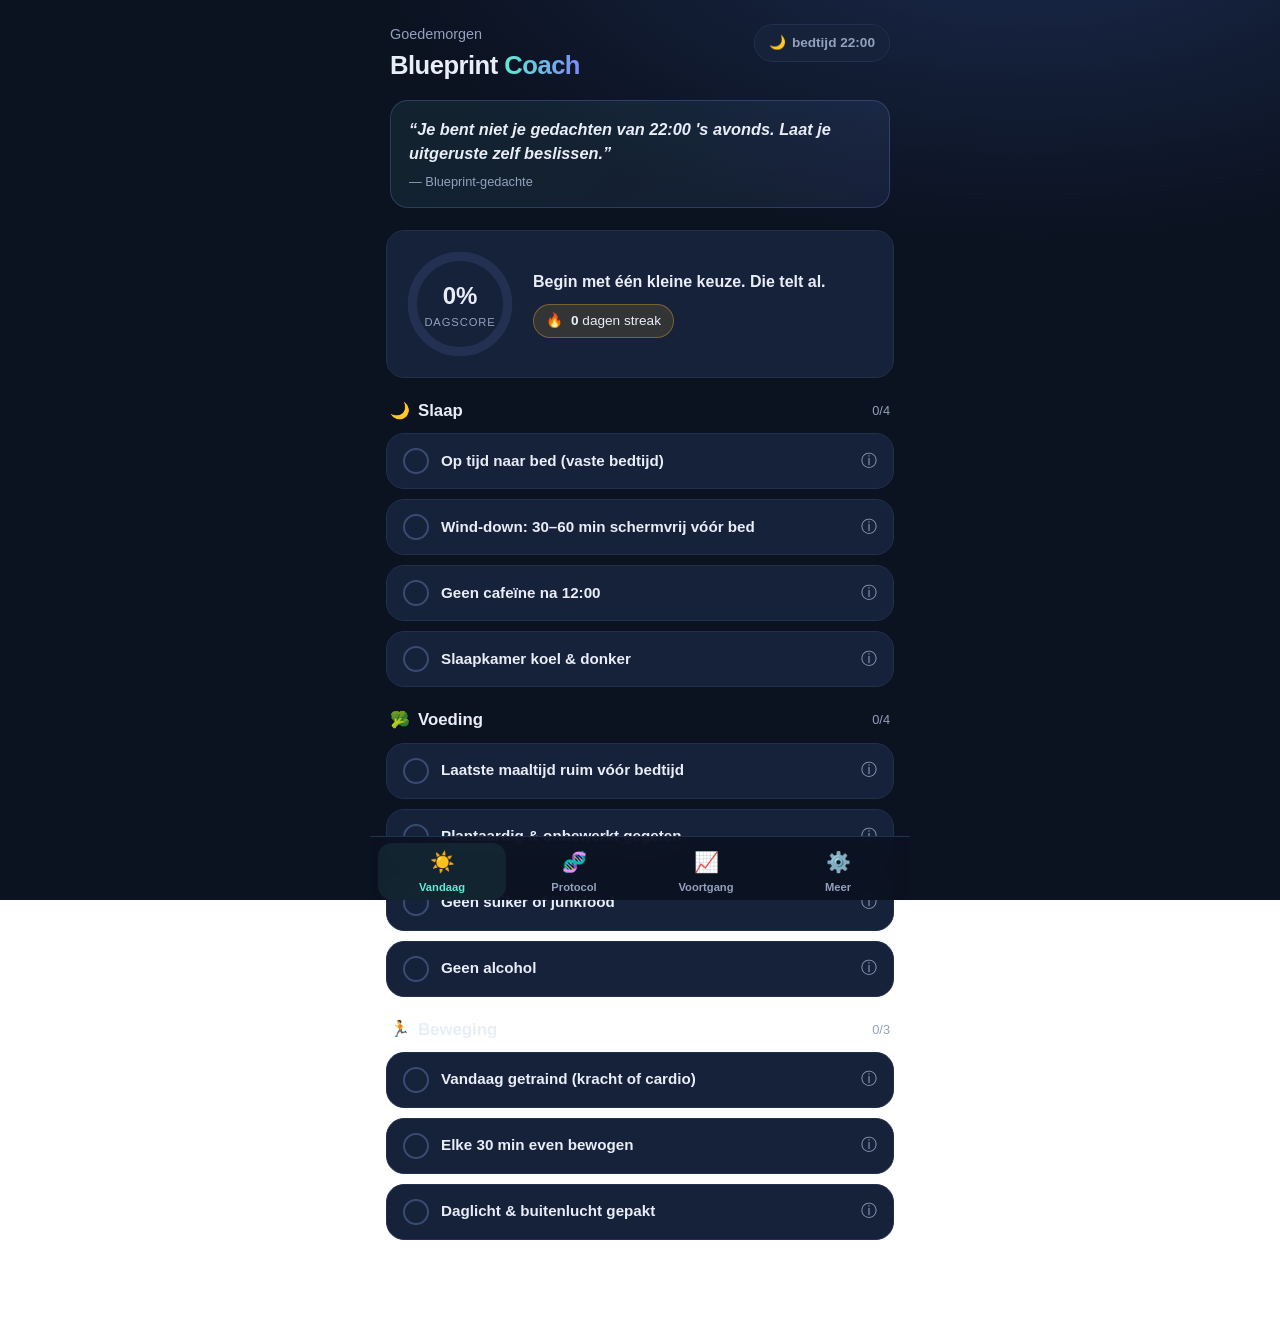
==== index.html @ 7d9315a9 "Add Blueprint Coach: longevity PWA based on Bryan Johnson's protocol Installable, offline-first PWA " ====
<!DOCTYPE html>
<html lang="nl">
<head>
  <meta charset="UTF-8">
  <meta name="viewport" content="width=device-width, initial-scale=1.0, viewport-fit=cover">
  <meta name="description" content="Blueprint Coach — dagelijkse leefstijlcoach gebaseerd op de nieuwste inzichten van Bryan Johnson. Slaap, voeding en beweging.">
  <meta name="theme-color" content="#0b1220">
  <title>Blueprint Coach — Leef langer, elke dag</title>
  <link rel="manifest" href="manifest.webmanifest">
  <link rel="icon" href="icons/icon-192.png">
  <link rel="apple-touch-icon" href="icons/icon-192.png">
  <meta name="apple-mobile-web-app-capable" content="yes">
  <meta name="apple-mobile-web-app-status-bar-style" content="black-translucent">
  <link rel="stylesheet" href="css/style.css">
</head>
<body>
  <div id="app">

    <!-- ===== Kop ===== -->
    <header class="app-header">
      <div class="header-top">
        <div>
          <p class="greeting" id="greeting">Goedemorgen</p>
          <h1 class="app-title">Blueprint <span>Coach</span></h1>
        </div>
        <div class="bedtime-chip" id="bedtime-chip" title="Tijd tot je bedtijd">
          <span class="chip-icon">🌙</span>
          <span id="bedtime-countdown">–</span>
        </div>
      </div>
      <blockquote class="quote-card" id="quote-card">
        <p id="quote-text"></p>
        <cite id="quote-author"></cite>
      </blockquote>
    </header>

    <!-- ===== Tabbladen ===== -->
    <main>
      <!-- Vandaag -->
      <section class="view active" id="view-vandaag">
        <div class="score-panel">
          <div class="score-ring-wrap">
            <svg class="score-ring" viewBox="0 0 120 120" role="img" aria-label="Dagscore">
              <circle class="ring-bg" cx="60" cy="60" r="52"/>
              <circle class="ring-fill" id="ring-fill" cx="60" cy="60" r="52"/>
            </svg>
            <div class="score-center">
              <span class="score-value" id="score-value">0%</span>
              <span class="score-label">dagscore</span>
            </div>
          </div>
          <div class="score-side">
            <p class="score-message" id="score-message">Begin met één kleine keuze.</p>
            <div class="streak-badge" id="streak-badge">
              <span class="flame">🔥</span>
              <span><strong id="streak-count">0</strong> dagen streak</span>
            </div>
          </div>
        </div>

        <div id="habit-groups"></div>
      </section>

      <!-- Protocol -->
      <section class="view" id="view-protocol">
        <h2 class="view-title">Het Protocol</h2>
        <p class="view-intro">De nieuwste inzichten uit Bryan Johnsons Blueprint (2026), vertaald naar haalbare dagelijkse keuzes. Geen extremen nodig — de basis levert het meeste op.</p>
        <div id="protocol-cards"></div>
        <p class="disclaimer">⚕️ Dit is geen medisch advies. Overleg met een arts voordat je supplementen neemt of je leefstijl drastisch wijzigt.</p>
      </section>

      <!-- Voortgang -->
      <section class="view" id="view-voortgang">
        <h2 class="view-title">Voortgang</h2>
        <div class="stats-row">
          <div class="stat-card"><span class="stat-value" id="stat-streak">0</span><span class="stat-label">huidige streak</span></div>
          <div class="stat-card"><span class="stat-value" id="stat-best">0</span><span class="stat-label">beste streak</span></div>
          <div class="stat-card"><span class="stat-value" id="stat-avg">0%</span><span class="stat-label">gem. 7 dagen</span></div>
        </div>
        <h3 class="subsection-title">Laatste 14 dagen</h3>
        <div class="history-chart" id="history-chart"></div>
        <h3 class="subsection-title">Per categorie (7 dagen)</h3>
        <div id="category-bars"></div>
      </section>

      <!-- Instellingen -->
      <section class="view" id="view-instellingen">
        <h2 class="view-title">Instellingen</h2>
        <div class="settings-card">
          <label class="setting-row">
            <span>Je naam</span>
            <input type="text" id="setting-name" placeholder="bijv. Niels" maxlength="30">
          </label>
          <label class="setting-row">
            <span>Bedtijd</span>
            <input type="time" id="setting-bedtime" value="22:00">
          </label>
          <label class="setting-row">
            <span>Einde eetvenster</span>
            <input type="time" id="setting-eatend" value="18:00">
          </label>
          <label class="setting-row toggle-row">
            <span>Bedtijd-herinnering<br><small>Melding 1 uur vóór bedtijd (wind-down)</small></span>
            <input type="checkbox" id="setting-notify">
          </label>
        </div>
        <div class="settings-card">
          <h3 class="subsection-title">Gewoontes aan/uit</h3>
          <div id="habit-toggles"></div>
        </div>
        <button class="danger-btn" id="reset-data">Alle gegevens wissen</button>
        <p class="about-note">Blueprint Coach v1 · Gebaseerd op publiek beschikbare inzichten van Bryan Johnson. Niet gelieerd aan Blueprint.</p>
      </section>
    </main>

    <!-- ===== Navigatie ===== -->
    <nav class="tab-bar">
      <button class="tab active" data-view="vandaag"><span class="tab-icon">☀️</span>Vandaag</button>
      <button class="tab" data-view="protocol"><span class="tab-icon">🧬</span>Protocol</button>
      <button class="tab" data-view="voortgang"><span class="tab-icon">📈</span>Voortgang</button>
      <button class="tab" data-view="instellingen"><span class="tab-icon">⚙️</span>Meer</button>
    </nav>

    <div class="toast" id="toast" role="status"></div>
  </div>

  <script src="js/data.js"></script>
  <script src="js/app.js"></script>
</body>
</html>
---- css/style.css ----
/* ============================================================
   Blueprint Coach — stijl
   Donker, kalm en premium; geïnspireerd op nacht & bioluminescentie.
   ============================================================ */

:root {
  --bg: #0b1220;
  --bg-soft: #111a2e;
  --card: #16213a;
  --card-edge: #22304f;
  --text: #e8edf7;
  --text-dim: #93a1bd;
  --accent: #5eead4;       /* teal */
  --accent-2: #7c8cf8;     /* indigo */
  --good: #4ade80;
  --warn: #fbbf24;
  --danger: #f87171;
  --radius: 18px;
  --tab-h: 64px;
}

* { box-sizing: border-box; margin: 0; padding: 0; }

html { -webkit-text-size-adjust: 100%; }

body {
  font-family: -apple-system, BlinkMacSystemFont, "Segoe UI", Roboto, "Helvetica Neue", sans-serif;
  background: radial-gradient(1200px 600px at 80% -10%, #1b2a4d 0%, var(--bg) 55%) fixed;
  color: var(--text);
  min-height: 100dvh;
  line-height: 1.5;
}

#app {
  max-width: 540px;
  margin: 0 auto;
  padding: 16px 16px calc(var(--tab-h) + 24px + env(safe-area-inset-bottom, 0px));
}

/* ===== Kop ===== */
.app-header { padding: 8px 4px 4px; }
.header-top { display: flex; justify-content: space-between; align-items: flex-start; }
.greeting { color: var(--text-dim); font-size: 0.9rem; }
.app-title { font-size: 1.6rem; font-weight: 800; letter-spacing: -0.02em; }
.app-title span {
  background: linear-gradient(90deg, var(--accent), var(--accent-2));
  -webkit-background-clip: text; background-clip: text; color: transparent;
}

.bedtime-chip {
  display: flex; align-items: center; gap: 6px;
  background: var(--card); border: 1px solid var(--card-edge);
  border-radius: 999px; padding: 8px 14px;
  font-size: 0.85rem; font-weight: 600; color: var(--text-dim);
  white-space: nowrap;
}
.bedtime-chip.soon { color: var(--warn); border-color: var(--warn); }

.quote-card {
  margin-top: 16px; padding: 16px 18px;
  background: linear-gradient(135deg, rgba(94,234,212,0.08), rgba(124,140,248,0.10));
  border: 1px solid rgba(124,140,248,0.25);
  border-radius: var(--radius);
}
.quote-card p { font-size: 1.02rem; font-weight: 600; font-style: italic; }
.quote-card cite { display: block; margin-top: 6px; font-size: 0.8rem; color: var(--text-dim); font-style: normal; }

/* ===== Dagscore ===== */
.score-panel {
  display: flex; align-items: center; gap: 18px;
  margin: 18px 0 10px; padding: 18px;
  background: var(--card); border: 1px solid var(--card-edge); border-radius: var(--radius);
}
.score-ring-wrap { position: relative; width: 110px; height: 110px; flex-shrink: 0; }
.score-ring { width: 100%; height: 100%; transform: rotate(-90deg); }
.ring-bg, .ring-fill { fill: none; stroke-width: 10; stroke-linecap: round; }
.ring-bg { stroke: #233052; }
.ring-fill {
  stroke: url(#ringGradient), var(--accent);
  stroke: var(--accent);
  stroke-dasharray: 326.7; /* 2πr, r=52 */
  stroke-dashoffset: 326.7;
  transition: stroke-dashoffset 0.6s cubic-bezier(.22,1,.36,1), stroke 0.4s;
}
.score-center {
  position: absolute; inset: 0;
  display: flex; flex-direction: column; align-items: center; justify-content: center;
}
.score-value { font-size: 1.5rem; font-weight: 800; }
.score-label { font-size: 0.7rem; color: var(--text-dim); text-transform: uppercase; letter-spacing: 0.08em; }
.score-side { flex: 1; }
.score-message { font-weight: 600; margin-bottom: 10px; }
.streak-badge {
  display: inline-flex; align-items: center; gap: 8px;
  background: rgba(251,191,36,0.12); border: 1px solid rgba(251,191,36,0.35);
  padding: 6px 12px; border-radius: 999px; font-size: 0.85rem;
}

/* ===== Gewoontegroepen ===== */
.habit-group { margin-top: 20px; }
.group-header {
  display: flex; align-items: center; gap: 8px; margin-bottom: 10px; padding: 0 4px;
}
.group-header h2 { font-size: 1.05rem; font-weight: 700; }
.group-progress { margin-left: auto; font-size: 0.8rem; color: var(--text-dim); font-variant-numeric: tabular-nums; }

.habit {
  background: var(--card); border: 1px solid var(--card-edge);
  border-radius: var(--radius); margin-bottom: 10px; overflow: hidden;
  transition: border-color 0.25s, background 0.25s;
}
.habit.done { border-color: rgba(94,234,212,0.45); background: linear-gradient(135deg, rgba(94,234,212,0.07), var(--card)); }

.habit-main {
  display: flex; align-items: center; gap: 12px;
  width: 100%; padding: 14px 16px;
  background: none; border: none; color: inherit; font: inherit;
  text-align: left; cursor: pointer; -webkit-tap-highlight-color: transparent;
}
.habit-check {
  width: 26px; height: 26px; flex-shrink: 0;
  border: 2px solid #3a4b73; border-radius: 50%;
  display: flex; align-items: center; justify-content: center;
  font-size: 0.85rem; color: transparent;
  transition: all 0.2s;
}
.habit.done .habit-check { background: var(--accent); border-color: var(--accent); color: #06281f; }
.habit-title { flex: 1; font-weight: 600; font-size: 0.95rem; }
.habit.done .habit-title { color: var(--text-dim); text-decoration: line-through; text-decoration-color: rgba(94,234,212,0.5); }
.habit-info {
  background: none; border: none; color: var(--text-dim);
  font-size: 1rem; cursor: pointer; padding: 14px 16px 14px 4px;
}
.habit-why {
  display: none; padding: 0 16px 14px 54px;
  color: var(--text-dim); font-size: 0.86rem;
}
.habit.open .habit-why { display: block; }

/* ===== Protocol ===== */
.view-title { font-size: 1.4rem; font-weight: 800; margin: 14px 4px 6px; }
.view-intro { color: var(--text-dim); font-size: 0.92rem; margin: 0 4px 16px; }
.protocol-card {
  background: var(--card); border: 1px solid var(--card-edge);
  border-radius: var(--radius); padding: 18px; margin-bottom: 14px;
  border-left: 4px solid var(--accent);
}
.protocol-card h3 { font-size: 1.05rem; margin-bottom: 10px; }
.protocol-card ul { padding-left: 20px; }
.protocol-card li { font-size: 0.9rem; color: var(--text-dim); margin-bottom: 8px; }
.protocol-card li::marker { color: var(--accent); }
.disclaimer { font-size: 0.78rem; color: var(--text-dim); margin: 8px 4px 0; }

/* ===== Voortgang ===== */
.stats-row { display: grid; grid-template-columns: repeat(3, 1fr); gap: 10px; margin-bottom: 20px; }
.stat-card {
  background: var(--card); border: 1px solid var(--card-edge); border-radius: var(--radius);
  padding: 14px 8px; text-align: center; display: flex; flex-direction: column; gap: 2px;
}
.stat-value { font-size: 1.4rem; font-weight: 800; color: var(--accent); }
.stat-label { font-size: 0.72rem; color: var(--text-dim); }

.subsection-title { font-size: 0.95rem; font-weight: 700; margin: 18px 4px 10px; }

.history-chart {
  display: flex; align-items: flex-end; gap: 5px;
  height: 130px; padding: 14px;
  background: var(--card); border: 1px solid var(--card-edge); border-radius: var(--radius);
}
.history-bar-wrap { flex: 1; display: flex; flex-direction: column; align-items: center; gap: 6px; height: 100%; }
.history-bar-track { flex: 1; width: 100%; max-width: 22px; display: flex; align-items: flex-end; }
.history-bar {
  width: 100%; border-radius: 6px 6px 3px 3px; min-height: 3px;
  background: linear-gradient(180deg, var(--accent), var(--accent-2));
  opacity: 0.9; transition: height 0.5s cubic-bezier(.22,1,.36,1);
}
.history-bar.empty { background: #233052; }
.history-day { font-size: 0.62rem; color: var(--text-dim); }

.cat-bar-row { margin-bottom: 14px; }
.cat-bar-label { display: flex; justify-content: space-between; font-size: 0.85rem; margin-bottom: 6px; }
.cat-bar-label span:last-child { color: var(--text-dim); font-variant-numeric: tabular-nums; }
.cat-bar-track { height: 10px; background: #233052; border-radius: 999px; overflow: hidden; }
.cat-bar-fill { height: 100%; border-radius: 999px; transition: width 0.5s cubic-bezier(.22,1,.36,1); }

/* ===== Instellingen ===== */
.settings-card {
  background: var(--card); border: 1px solid var(--card-edge);
  border-radius: var(--radius); padding: 6px 16px; margin-bottom: 16px;
}
.setting-row {
  display: flex; align-items: center; justify-content: space-between; gap: 12px;
  padding: 14px 0; border-bottom: 1px solid var(--card-edge); font-size: 0.95rem;
}
.setting-row:last-child { border-bottom: none; }
.setting-row small { color: var(--text-dim); }
.setting-row input[type="text"], .setting-row input[type="time"] {
  background: var(--bg-soft); border: 1px solid var(--card-edge); border-radius: 10px;
  color: var(--text); padding: 8px 12px; font: inherit; font-size: 0.9rem;
  max-width: 150px; text-align: right;
}
.setting-row input[type="checkbox"] {
  appearance: none; width: 48px; height: 28px; flex-shrink: 0;
  background: #233052; border-radius: 999px; position: relative;
  cursor: pointer; transition: background 0.2s;
}
.setting-row input[type="checkbox"]::after {
  content: ""; position: absolute; top: 3px; left: 3px;
  width: 22px; height: 22px; border-radius: 50%; background: #93a1bd;
  transition: transform 0.2s, background 0.2s;
}
.setting-row input[type="checkbox"]:checked { background: rgba(94,234,212,0.35); }
.setting-row input[type="checkbox"]:checked::after { transform: translateX(20px); background: var(--accent); }

.danger-btn {
  width: 100%; padding: 14px;
  background: rgba(248,113,113,0.1); border: 1px solid rgba(248,113,113,0.4);
  color: var(--danger); border-radius: var(--radius);
  font: inherit; font-weight: 600; cursor: pointer;
}
.about-note { font-size: 0.75rem; color: var(--text-dim); text-align: center; margin-top: 16px; }

/* ===== Tabbladen ===== */
.view { display: none; animation: fadeUp 0.25s ease; }
.view.active { display: block; }
@keyframes fadeUp { from { opacity: 0; transform: translateY(8px); } to { opacity: 1; transform: none; } }

.tab-bar {
  position: fixed; bottom: 0; left: 0; right: 0;
  display: flex; justify-content: center; gap: 4px;
  max-width: 540px; margin: 0 auto;
  height: calc(var(--tab-h) + env(safe-area-inset-bottom, 0px));
  padding: 6px 8px env(safe-area-inset-bottom, 0px);
  background: rgba(11,18,32,0.92);
  backdrop-filter: blur(14px); -webkit-backdrop-filter: blur(14px);
  border-top: 1px solid var(--card-edge);
}
.tab {
  flex: 1; display: flex; flex-direction: column; align-items: center; justify-content: center; gap: 2px;
  background: none; border: none; border-radius: 14px;
  color: var(--text-dim); font: inherit; font-size: 0.7rem; font-weight: 600;
  cursor: pointer; -webkit-tap-highlight-color: transparent;
}
.tab-icon { font-size: 1.25rem; }
.tab.active { color: var(--accent); background: rgba(94,234,212,0.08); }

/* ===== Toast ===== */
.toast {
  position: fixed; left: 50%; bottom: calc(var(--tab-h) + 20px);
  transform: translateX(-50%) translateY(20px);
  background: var(--card); border: 1px solid var(--accent);
  color: var(--text); padding: 12px 20px; border-radius: 999px;
  font-size: 0.9rem; font-weight: 600;
  opacity: 0; pointer-events: none; transition: all 0.3s;
  max-width: 90vw; text-align: center;
}
.toast.show { opacity: 1; transform: translateX(-50%) translateY(0); }

/* ===== Confetti bij 100% ===== */
.confetti {
  position: fixed; top: -12px; pointer-events: none; z-index: 99;
  width: 9px; height: 14px; border-radius: 2px;
  animation: confettiFall linear forwards;
}
@keyframes confettiFall {
  to { transform: translateY(110vh) rotate(720deg); opacity: 0.6; }
}
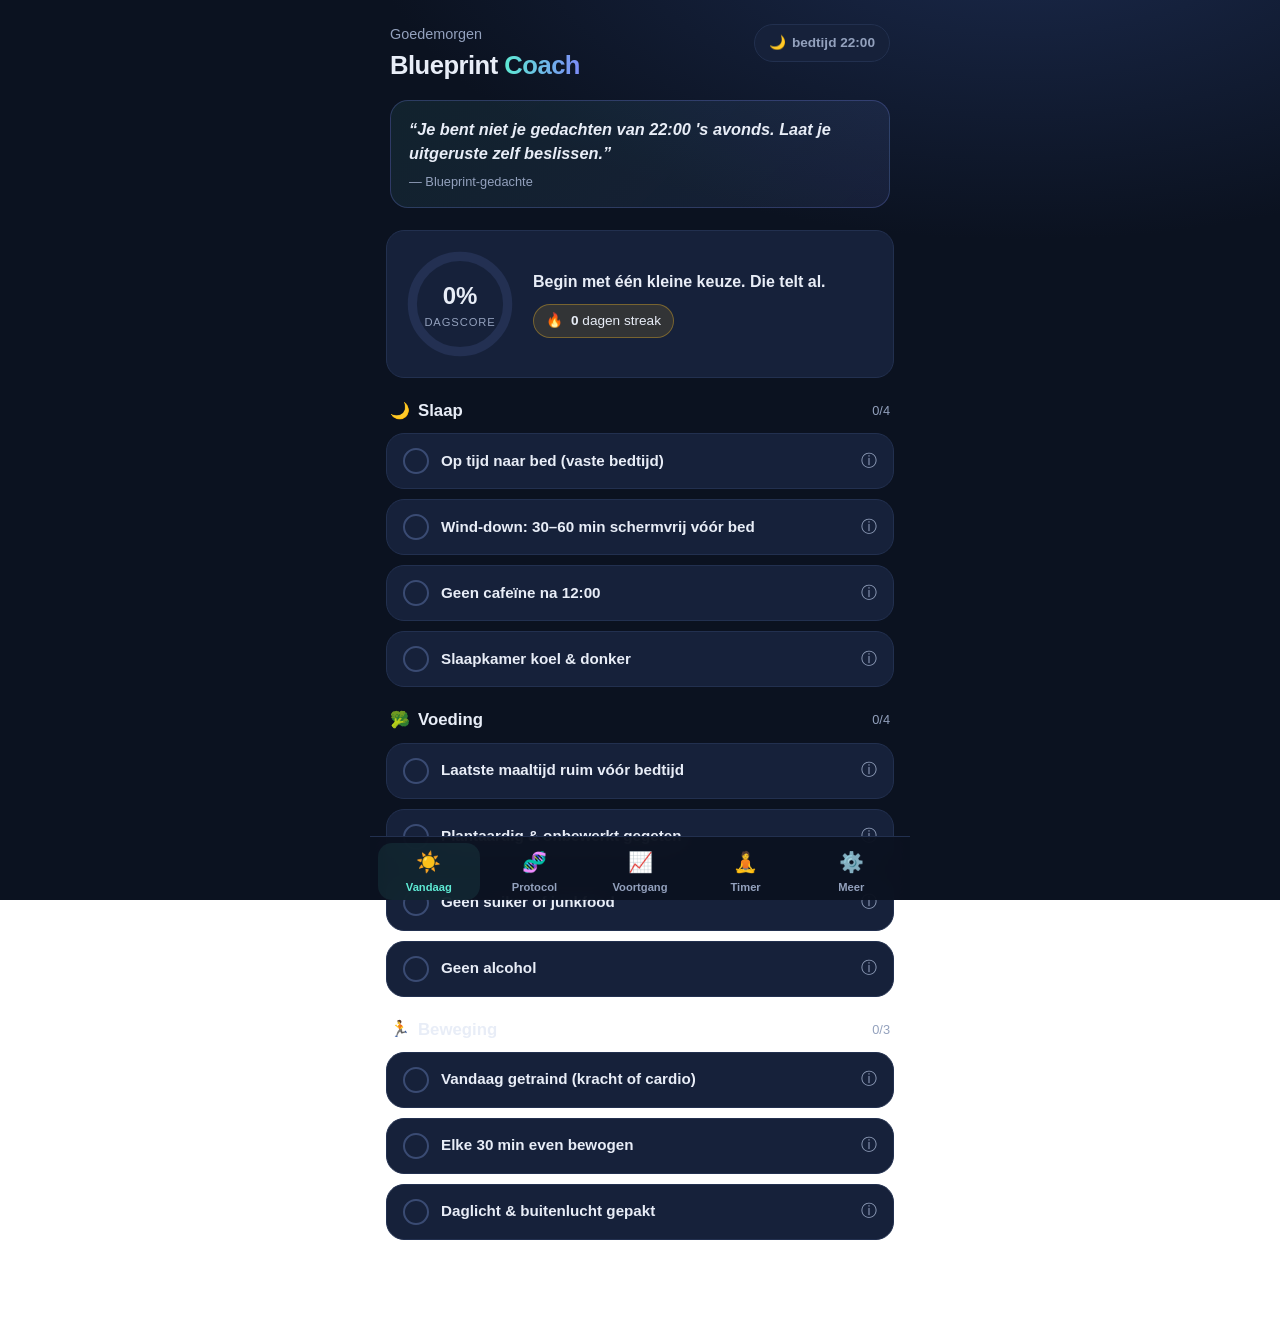
==== commit 11e2bde4: "Voeg Klank Timer toe: meditatietimer met klankschalen en tracker - Nieuwe pagina meditatie.html in d" ====
--- a/index.html
+++ b/index.html
@@ -118,6 +118,7 @@
       <button class="tab active" data-view="vandaag"><span class="tab-icon">☀️</span>Vandaag</button>
       <button class="tab" data-view="protocol"><span class="tab-icon">🧬</span>Protocol</button>
       <button class="tab" data-view="voortgang"><span class="tab-icon">📈</span>Voortgang</button>
+      <a class="tab" href="meditatie.html"><span class="tab-icon">🧘</span>Timer</a>
       <button class="tab" data-view="instellingen"><span class="tab-icon">⚙️</span>Meer</button>
     </nav>
 
--- a/css/style.css
+++ b/css/style.css
@@ -243,6 +243,7 @@
 }
 .tab-icon { font-size: 1.25rem; }
 .tab.active { color: var(--accent); background: rgba(94,234,212,0.08); }
+a.tab { text-decoration: none; }
 
 /* ===== Toast ===== */
 .toast {
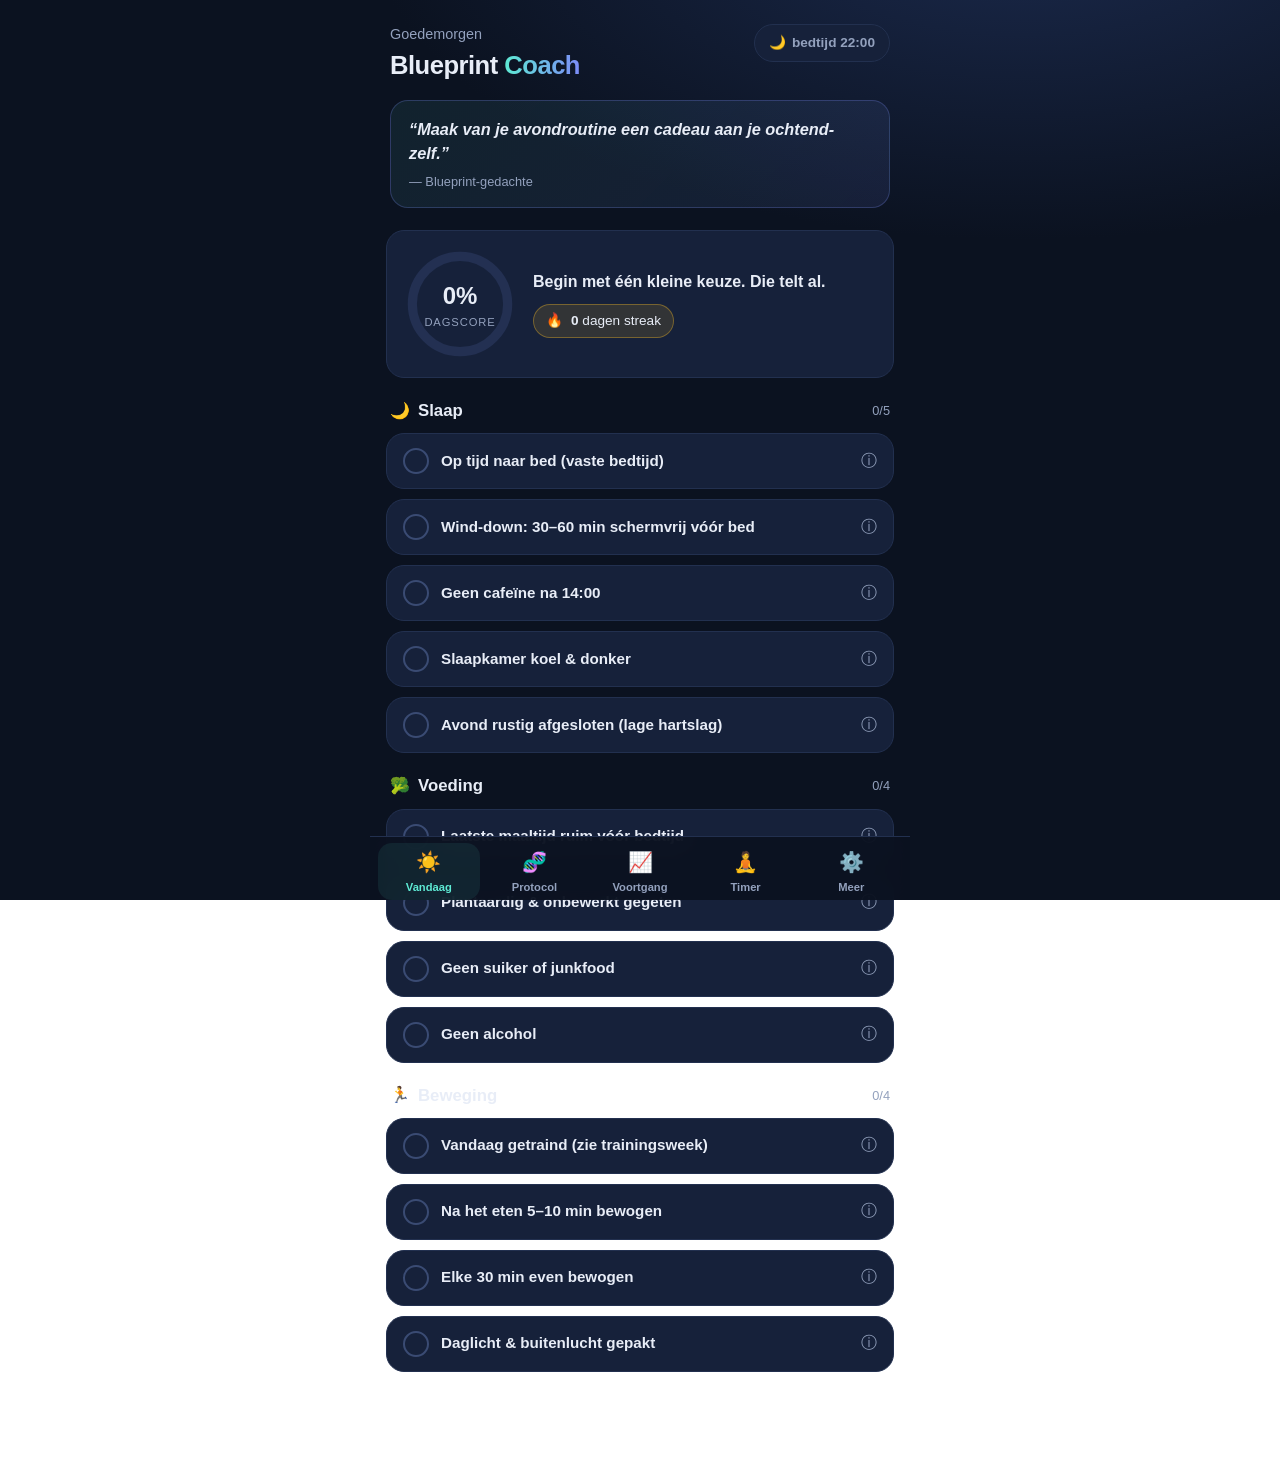
==== commit c25a25cd: "Actualiseer Coach met nieuwste Blueprint-data: recepten en trainingsweek - Protocol-tab: nieuwe sect" ====
--- a/index.html
+++ b/index.html
@@ -66,6 +66,16 @@
         <h2 class="view-title">Het Protocol</h2>
         <p class="view-intro">De nieuwste inzichten uit Bryan Johnsons Blueprint (2026), vertaald naar haalbare dagelijkse keuzes. Geen extremen nodig — de basis levert het meeste op.</p>
         <div id="protocol-cards"></div>
+
+        <h3 class="subsection-title section-gap">🍽️ Een dag eten als Bryan</h3>
+        <p class="view-intro">Zijn drie vaste maaltijden met de officiële receptuur, vertaald naar gewone ingrediënten. Alles binnen het eetvenster, klaar rond 12:00. Tik op een gerecht voor het recept.</p>
+        <div id="meal-cards"></div>
+
+        <h3 class="subsection-title section-gap">🏋️ De Blueprint-trainingsweek</h3>
+        <p class="view-intro">Bryans officiële weekschema voor thuis — ±6 uur per week over de vijf pijlers, geen sportschool nodig. Tik op een dag voor de oefeningen.</p>
+        <div id="training-cards"></div>
+        <div class="protocol-card training-tips" id="training-tips"></div>
+
         <p class="disclaimer">⚕️ Dit is geen medisch advies. Overleg met een arts voordat je supplementen neemt of je leefstijl drastisch wijzigt.</p>
       </section>
 
--- a/css/style.css
+++ b/css/style.css
@@ -151,6 +151,32 @@
 .protocol-card li::marker { color: var(--accent); }
 .disclaimer { font-size: 0.78rem; color: var(--text-dim); margin: 8px 4px 0; }
 
+/* uitklapbare recept- en trainingskaarten */
+.section-gap { margin-top: 28px; }
+.fold-card {
+  background: var(--card); border: 1px solid var(--card-edge);
+  border-radius: var(--radius); margin-bottom: 10px; overflow: hidden;
+}
+.fold-card summary {
+  list-style: none; cursor: pointer; -webkit-tap-highlight-color: transparent;
+  display: flex; align-items: center; gap: 12px; padding: 14px 16px;
+}
+.fold-card summary::-webkit-details-marker { display: none; }
+.fold-card summary::after {
+  content: "▾"; margin-left: auto; color: var(--text-dim);
+  transition: transform 0.2s; flex-shrink: 0;
+}
+.fold-card[open] summary::after { transform: rotate(180deg); }
+.fold-icon { font-size: 1.3rem; }
+.fold-title { font-weight: 600; font-size: 0.93rem; }
+.fold-tag { display: block; font-weight: 400; font-size: 0.76rem; color: var(--text-dim); }
+.fold-body { padding: 0 16px 14px; color: var(--text-dim); font-size: 0.88rem; }
+.fold-body ul { padding-left: 18px; margin-top: 8px; }
+.fold-body li { margin-bottom: 5px; }
+.fold-body li::marker { color: var(--accent); }
+.fold-prep { margin-top: 10px; font-style: italic; }
+.training-tips { margin-top: 14px; border-left-color: #f472b6; }
+
 /* ===== Voortgang ===== */
 .stats-row { display: grid; grid-template-columns: repeat(3, 1fr); gap: 10px; margin-bottom: 20px; }
 .stat-card {
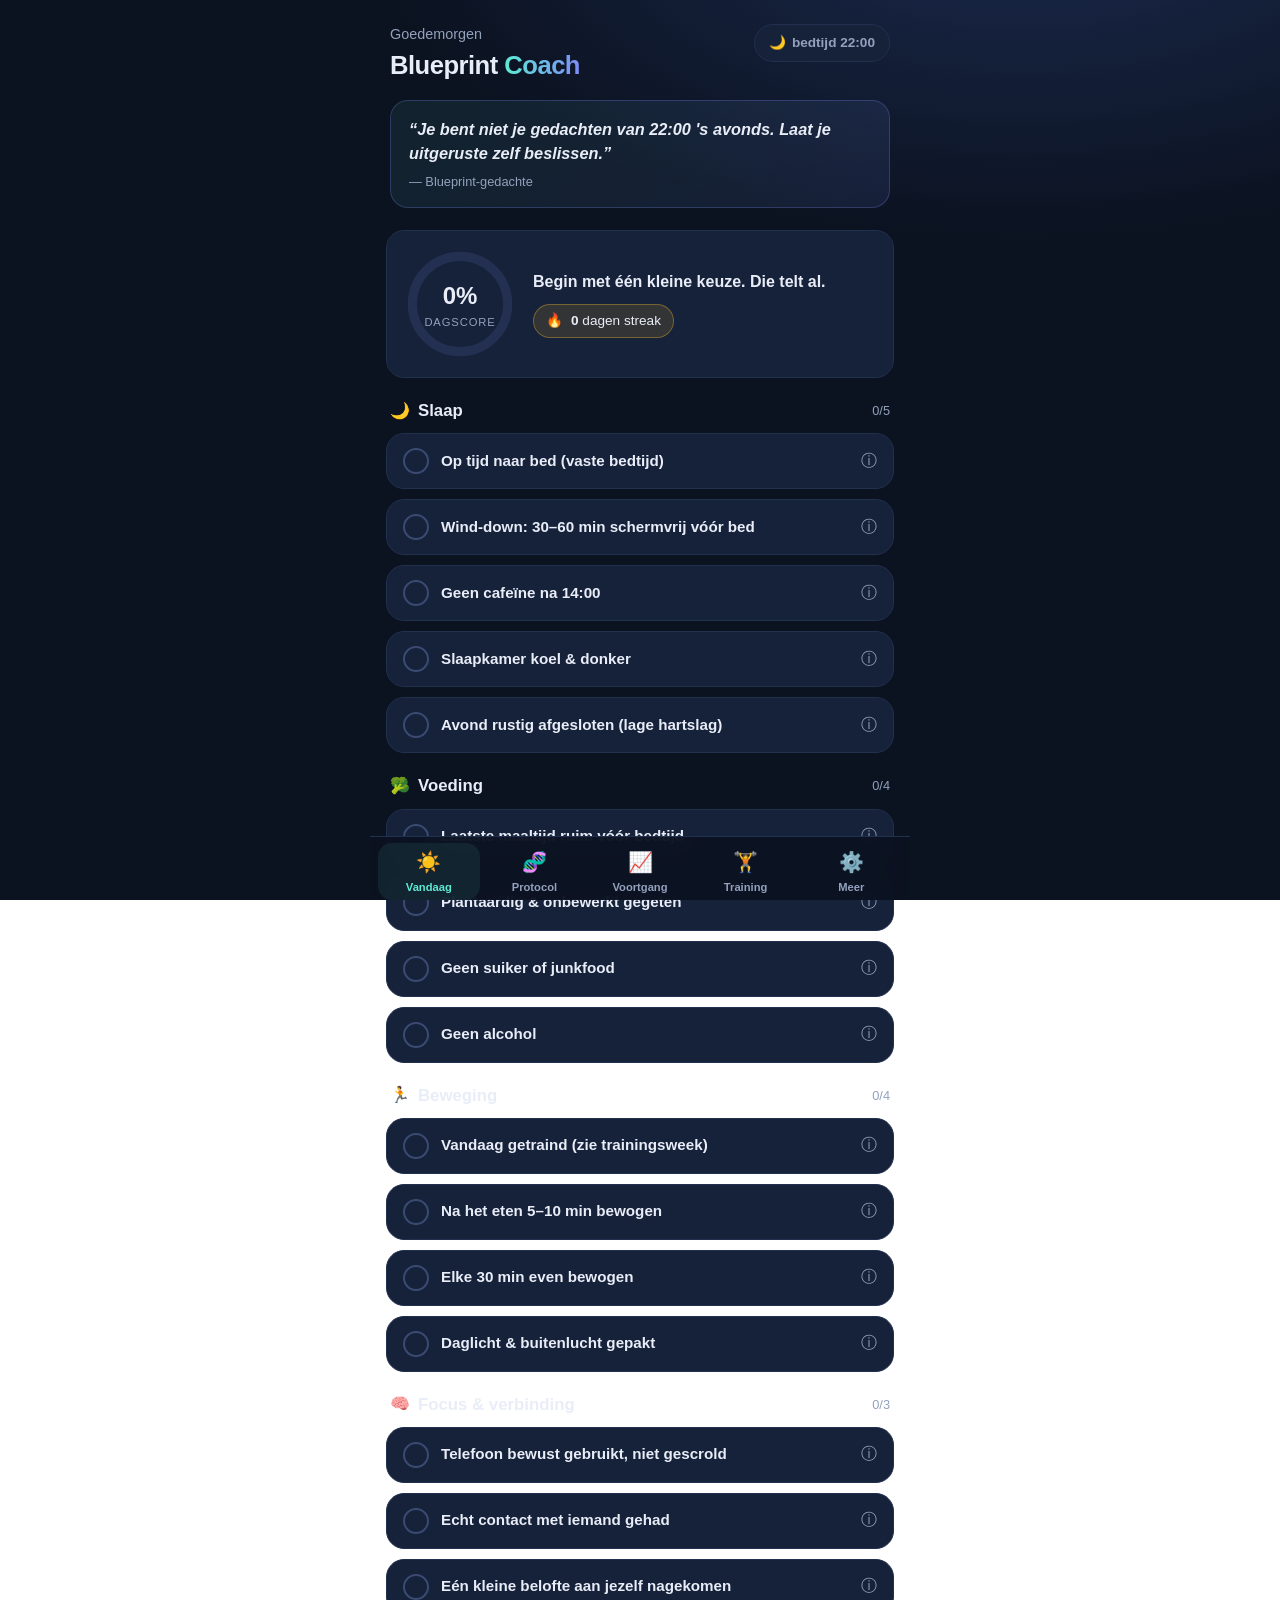
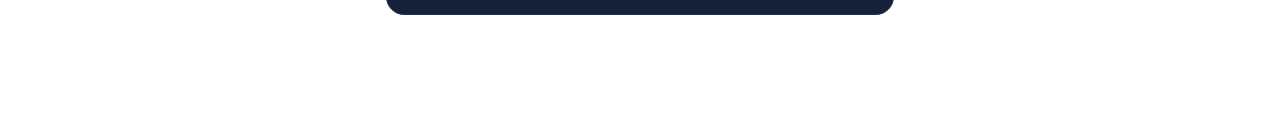
==== commit cb59f6d7: "Vervang Klank Timer-tabblad door eigen Training-tabblad - Klank Timer verwijderd (meditatie.html, js" ====
--- a/index.html
+++ b/index.html
@@ -71,12 +71,15 @@
         <p class="view-intro">Zijn drie vaste maaltijden met de officiële receptuur, vertaald naar gewone ingrediënten. Alles binnen het eetvenster, klaar rond 12:00. Tik op een gerecht voor het recept.</p>
         <div id="meal-cards"></div>
 
-        <h3 class="subsection-title section-gap">🏋️ De Blueprint-trainingsweek</h3>
-        <p class="view-intro">Bryans officiële weekschema voor thuis — ±6 uur per week over de vijf pijlers, geen sportschool nodig. Tik op een dag voor de oefeningen.</p>
+        <p class="disclaimer">⚕️ Dit is geen medisch advies. Overleg met een arts voordat je supplementen neemt of je leefstijl drastisch wijzigt.</p>
+      </section>
+
+      <!-- Training -->
+      <section class="view" id="view-training">
+        <h2 class="view-title">Training</h2>
+        <p class="view-intro">Bryans officiële weekschema voor thuis — ±6 uur per week over de vijf pijlers: kracht, zone 2-cardio, intensieve cardio, mobiliteit en balans. Geen sportschool nodig. Tik op een dag voor de blokken.</p>
         <div id="training-cards"></div>
         <div class="protocol-card training-tips" id="training-tips"></div>
-
-        <p class="disclaimer">⚕️ Dit is geen medisch advies. Overleg met een arts voordat je supplementen neemt of je leefstijl drastisch wijzigt.</p>
       </section>
 
       <!-- Voortgang -->
@@ -128,7 +131,7 @@
       <button class="tab active" data-view="vandaag"><span class="tab-icon">☀️</span>Vandaag</button>
       <button class="tab" data-view="protocol"><span class="tab-icon">🧬</span>Protocol</button>
       <button class="tab" data-view="voortgang"><span class="tab-icon">📈</span>Voortgang</button>
-      <a class="tab" href="meditatie.html"><span class="tab-icon">🧘</span>Timer</a>
+      <button class="tab" data-view="training"><span class="tab-icon">🏋️</span>Training</button>
       <button class="tab" data-view="instellingen"><span class="tab-icon">⚙️</span>Meer</button>
     </nav>
 
--- a/css/style.css
+++ b/css/style.css
@@ -269,7 +269,6 @@
 }
 .tab-icon { font-size: 1.25rem; }
 .tab.active { color: var(--accent); background: rgba(94,234,212,0.08); }
-a.tab { text-decoration: none; }
 
 /* ===== Toast ===== */
 .toast {
